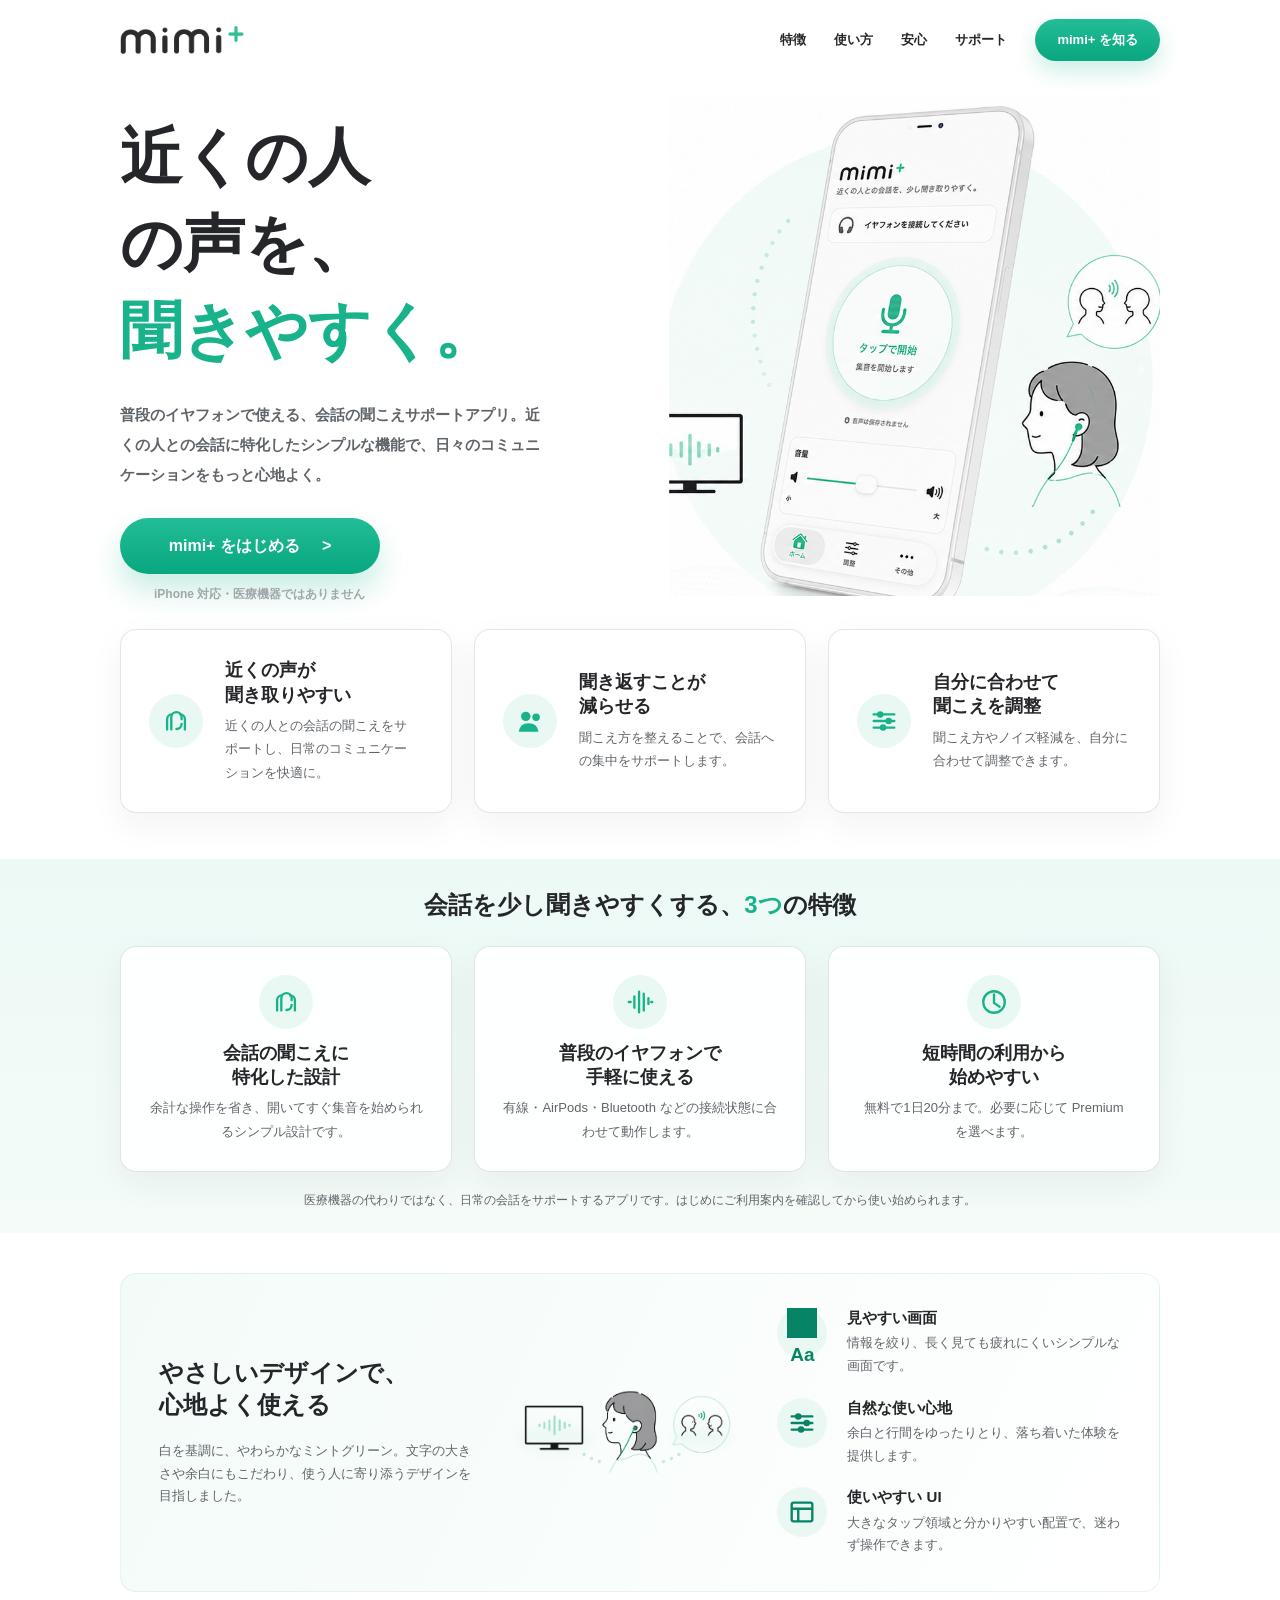
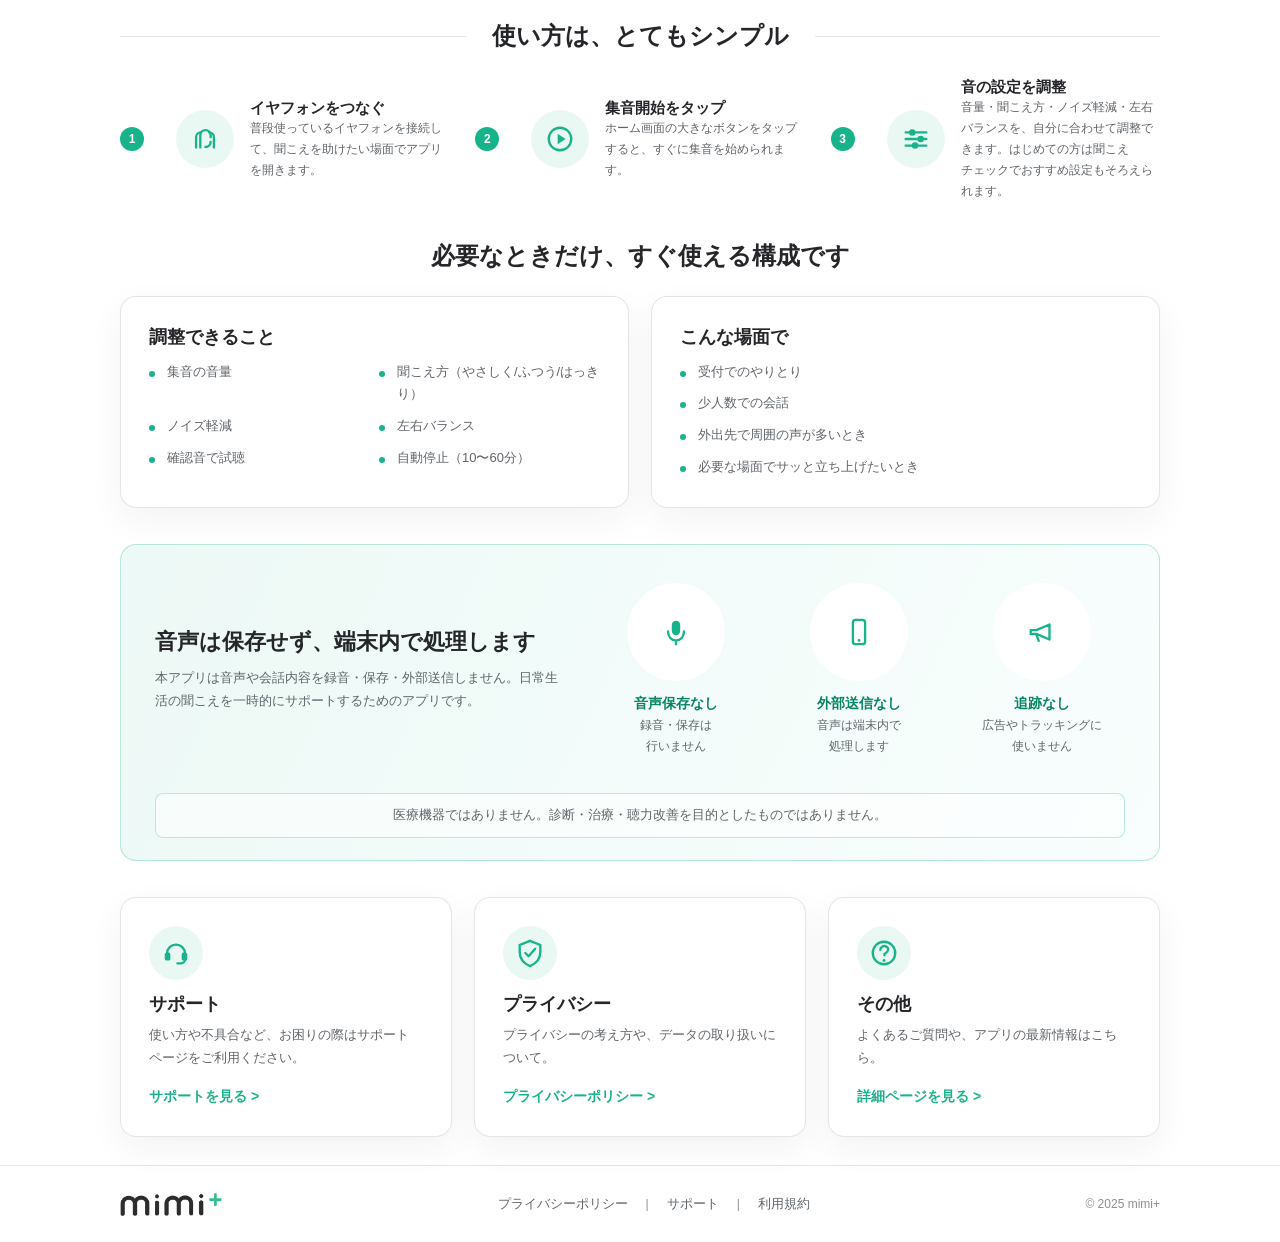
==== index.html @ 12bbc67a "Add files via upload" ====
<!doctype html>
<html lang="ja">
  <head>
    <meta charset="utf-8" />
    <meta name="viewport" content="width=device-width, initial-scale=1" />
    <title>mimi+ | 近くの人の声を、聞きやすく。</title>
    <meta
      name="description"
      content="mimi+ は、普段のイヤフォンで使える会話の聞こえサポートアプリです。音声は保存せず、端末内で処理します。"
    />
    <link rel="canonical" href="https://example.com/" />
    <meta property="og:type" content="website" />
    <meta property="og:locale" content="ja_JP" />
    <meta property="og:site_name" content="mimi+" />
    <meta property="og:title" content="mimi+ | 近くの人の声を、聞きやすく。" />
    <meta property="og:description" content="普段のイヤフォンで使える、会話の聞こえサポートアプリ。" />
    <meta property="og:url" content="https://example.com/" />
    <meta property="og:image" content="https://example.com/assets/hero-firstview.png" />
    <meta name="twitter:card" content="summary_large_image" />
    <meta name="twitter:title" content="mimi+ | 近くの人の声を、聞きやすく。" />
    <meta name="twitter:description" content="普段のイヤフォンで使える、会話の聞こえサポートアプリ。" />
    <meta name="twitter:image" content="https://example.com/assets/hero-firstview.png" />
    <link rel="stylesheet" href="./assets/mimi-pages.css" />
  </head>
  <body class="site site--home">
    <a class="skip-link" href="#main-content">本文へ移動</a>

    <header class="site-header">
      <div class="site-header__inner">
        <a class="site-header__brand" href="./index.html" aria-label="mimi+ トップページ">
          <img src="./assets/logo_long_comp.png" alt="mimi+" />
        </a>
        <input type="checkbox" id="nav-toggle" class="nav-toggle-checkbox sr-only" aria-hidden="true" />
        <label for="nav-toggle" class="nav-toggle-label" aria-label="メニューを開く">
          <span class="nav-toggle-icon"></span>
        </label>
        <nav class="site-header__nav" aria-label="メインナビゲーション">
          <a href="#features">特徴</a>
          <a href="#howto">使い方</a>
          <a href="#privacy">安心</a>
          <a href="./support.html">サポート</a>
          <a class="site-header__cta" href="#features">mimi+ を知る</a>
        </nav>
      </div>
    </header>

    <main id="main-content">
      <section class="hero" aria-labelledby="hero-title">
        <div class="container hero__inner">
          <div class="hero__copy">
            <h1 id="hero-title">近くの人の声を、<br /><span>聞きやすく。</span></h1>
            <p>普段のイヤフォンで使える、会話の聞こえサポートアプリ。近くの人との会話に特化したシンプルな機能で、日々のコミュニケーションをもっと心地よく。</p>
            <a class="hero__button" href="#features">mimi+ をはじめる</a>
            <small>iPhone 対応・医療機器ではありません</small>
          </div>
          <div class="hero__visual" aria-hidden="true">
            <img src="./assets/hero-firstview.png" alt="" />
          </div>
          <picture class="hero__mobile-visual" aria-hidden="true">
            <img src="./assets/hero-firstview_sp.png" alt="" />
          </picture>
        </div>
      </section>

      <section class="container home-benefits" aria-label="mimi+ の主なメリット">
        <div class="icon-card icon-card--horizontal">
          <span class="icon-card__icon icon-ear" aria-hidden="true"></span>
          <div>
            <h2>近くの声が<br />聞き取りやすい</h2>
            <p>近くの人との会話の聞こえをサポートし、日常のコミュニケーションを快適に。</p>
          </div>
        </div>
        <div class="icon-card icon-card--horizontal">
          <span class="icon-card__icon icon-people" aria-hidden="true"></span>
          <div>
            <h2>聞き返すことが<br />減らせる</h2>
            <p>聞こえ方を整えることで、会話への集中をサポートします。</p>
          </div>
        </div>
        <div class="icon-card icon-card--horizontal">
          <span class="icon-card__icon icon-sliders" aria-hidden="true"></span>
          <div>
            <h2>自分に合わせて<br />聞こえを調整</h2>
            <p>聞こえ方やノイズ軽減を、自分に合わせて調整できます。</p>
          </div>
        </div>
      </section>

      <section class="mint-band" id="features" aria-labelledby="features-title">
        <div class="container">
          <h2 class="section-title">会話を少し聞きやすくする、<span>3つ</span>の特徴</h2>
          <div class="three-grid">
            <article class="feature-card">
              <span class="feature-card__icon icon-earbuds" aria-hidden="true"></span>
              <h3>会話の聞こえに<br />特化した設計</h3>
              <p>余計な操作を省き、開いてすぐ集音を始められるシンプル設計です。</p>
            </article>
            <article class="feature-card">
              <span class="feature-card__icon icon-wave" aria-hidden="true"></span>
              <h3>普段のイヤフォンで<br />手軽に使える</h3>
              <p>有線・AirPods・Bluetooth などの接続状態に合わせて動作します。</p>
            </article>
            <article class="feature-card">
              <span class="feature-card__icon icon-clock" aria-hidden="true"></span>
              <h3>短時間の利用から<br />始めやすい</h3>
              <p>無料で1日20分まで。必要に応じて Premium を選べます。</p>
            </article>
          </div>
          <p class="note">医療機器の代わりではなく、日常の会話をサポートするアプリです。はじめにご利用案内を確認してから使い始められます。</p>
        </div>
      </section>

      <section class="container design-section" aria-labelledby="design-title">
        <div class="soft-panel design-panel">
          <div>
            <h2 id="design-title">やさしいデザインで、<br />心地よく使える</h2>
            <p>白を基調に、やわらかなミントグリーン。文字の大きさや余白にもこだわり、使う人に寄り添うデザインを目指しました。</p>
          </div>
          <img class="design-panel__image" src="./assets/opening_main_illust.png" alt="mimi+ のやさしい利用イメージ" />
          <div class="design-list">
            <div class="design-list__item">
              <span>Aa</span>
              <div>
                <h3>見やすい画面</h3>
                <p>情報を絞り、長く見ても疲れにくいシンプルな画面です。</p>
              </div>
            </div>
            <div class="design-list__item">
              <span class="icon-mini-sliders" aria-hidden="true"></span>
              <div>
                <h3>自然な使い心地</h3>
                <p>余白と行間をゆったりとり、落ち着いた体験を提供します。</p>
              </div>
            </div>
            <div class="design-list__item">
              <span class="icon-mini-ui" aria-hidden="true"></span>
              <div>
                <h3>使いやすい UI</h3>
                <p>大きなタップ領域と分かりやすい配置で、迷わず操作できます。</p>
              </div>
            </div>
          </div>
        </div>
      </section>

      <section class="container" id="howto" aria-labelledby="howto-title">
        <h2 class="section-title section-title--lined">使い方は、とてもシンプル</h2>
        <ol class="steps">
          <li>
            <span class="steps__number">1</span>
            <span class="steps__icon icon-earbuds" aria-hidden="true"></span>
            <div>
              <h3>イヤフォンをつなぐ</h3>
              <p>普段使っているイヤフォンを接続して、聞こえを助けたい場面でアプリを開きます。</p>
            </div>
          </li>
          <li>
            <span class="steps__number">2</span>
            <span class="steps__icon icon-play" aria-hidden="true"></span>
            <div>
              <h3>集音開始をタップ</h3>
              <p>ホーム画面の大きなボタンをタップすると、すぐに集音を始められます。</p>
            </div>
          </li>
          <li>
            <span class="steps__number">3</span>
            <span class="steps__icon icon-sliders" aria-hidden="true"></span>
            <div>
              <h3>音の設定を調整</h3>
              <p>音量・聞こえ方・ノイズ軽減・左右バランスを、自分に合わせて調整できます。はじめての方は聞こえチェックでおすすめ設定もそろえられます。</p>
            </div>
          </li>
        </ol>
      </section>

      <section class="container" aria-labelledby="details-title">
        <h2 class="section-title">必要なときだけ、すぐ使える構成です</h2>
        <div class="two-grid">
          <div class="plain-card">
            <h3>調整できること</h3>
            <ul class="dot-list dot-list--cols">
              <li>集音の音量</li>
              <li>聞こえ方（やさしく/ふつう/はっきり）</li>
              <li>ノイズ軽減</li>
              <li>左右バランス</li>
              <li>確認音で試聴</li>
              <li>自動停止（10〜60分）</li>
            </ul>
          </div>
          <div class="plain-card">
            <h3>こんな場面で</h3>
            <ul class="dot-list">
              <li>受付でのやりとり</li>
              <li>少人数での会話</li>
              <li>外出先で周囲の声が多いとき</li>
              <li>必要な場面でサッと立ち上げたいとき</li>
            </ul>
          </div>
        </div>
      </section>

      <section class="container" id="privacy" aria-labelledby="privacy-title">
        <div class="assurance-panel">
          <div class="assurance-panel__text">
            <h2 id="privacy-title">音声は保存せず、端末内で処理します</h2>
            <p>本アプリは音声や会話内容を録音・保存・外部送信しません。日常生活の聞こえを一時的にサポートするためのアプリです。</p>
          </div>
          <div class="assurance-panel__items">
            <div>
              <span class="icon-mic" aria-hidden="true"></span>
              <strong>音声保存なし</strong>
              <p>録音・保存は<br />行いません</p>
            </div>
            <div>
              <span class="icon-phone" aria-hidden="true"></span>
              <strong>外部送信なし</strong>
              <p>音声は端末内で<br />処理します</p>
            </div>
            <div>
              <span class="icon-megaphone" aria-hidden="true"></span>
              <strong>追跡なし</strong>
              <p>広告やトラッキングに<br />使いません</p>
            </div>
          </div>
          <p class="assurance-panel__note">医療機器ではありません。診断・治療・聴力改善を目的としたものではありません。</p>
        </div>
      </section>

      <section class="container link-section" aria-label="関連ページ">
        <a class="link-card" href="./support.html">
          <span class="link-card__icon icon-headset" aria-hidden="true"></span>
          <h2>サポート</h2>
          <p>使い方や不具合など、お困りの際はサポートページをご利用ください。</p>
          <strong>サポートを見る</strong>
        </a>
        <a class="link-card" href="./privacy.html">
          <span class="link-card__icon icon-shield" aria-hidden="true"></span>
          <h2>プライバシー</h2>
          <p>プライバシーの考え方や、データの取り扱いについて。</p>
          <strong>プライバシーポリシー</strong>
        </a>
        <a class="link-card" href="./support.html#faq">
          <span class="link-card__icon icon-question" aria-hidden="true"></span>
          <h2>その他</h2>
          <p>よくあるご質問や、アプリの最新情報はこちら。</p>
          <strong>詳細ページを見る</strong>
        </a>
      </section>
    </main>

    <footer class="site-footer">
      <div class="site-footer__inner">
        <a class="site-footer__brand" href="./index.html" aria-label="mimi+ トップページ">
          <img src="./assets/logo_long_comp.png" alt="mimi+" />
        </a>
        <nav class="site-footer__links" aria-label="フッターナビゲーション">
          <a href="./privacy.html">プライバシーポリシー</a>
          <span>|</span>
          <a href="./support.html">サポート</a>
          <span>|</span>
          <a href="./support.html#terms">利用規約</a>
        </nav>
        <p>&copy; 2025 mimi+</p>
      </div>
    </footer>
  </body>
</html>
---- assets/mimi-pages.css ----
:root {
  color-scheme: light;
  --bg: #fdfefe;
  --paper: #ffffff;
  --mint: #18b38a;
  --mint-dark: #078366;
  --mint-soft: #eaf8f4;
  --mint-pale: #f3fbf8;
  --ink: #252629;
  --muted: #60656a;
  --line: rgba(34, 42, 44, 0.12);
  --line-mint: rgba(24, 179, 138, 0.28);
  --shadow: 0 12px 34px rgba(37, 38, 41, 0.055);
  --radius: 16px;
  --card-padding: 28px;
  --card-gap: 22px;
  --icon-size: 54px;
  --page: 1040px;
  --policy: 980px;
}

*,
*::before,
*::after {
  box-sizing: border-box;
}

html {
  scroll-behavior: smooth;
  background: var(--bg);
}

body {
  margin: 0;
  min-height: 100vh;
  color: var(--ink);
  font-family: "Hiragino Kaku Gothic ProN", "Yu Gothic", "YuGothic", "Noto Sans JP", Meiryo, sans-serif;
  font-size: 15px;
  line-height: 1.75;
  letter-spacing: 0;
  background:
    radial-gradient(circle at 12% 22%, rgba(218, 247, 238, 0.9), transparent 18rem),
    radial-gradient(circle at 86% 18%, rgba(225, 249, 241, 0.9), transparent 19rem),
    var(--bg);
  overflow-x: hidden;
  -webkit-tap-highlight-color: rgba(24, 179, 138, 0.16);
  overflow-wrap: break-word;
  line-break: strict;
}

.site--home {
  background: #fff;
}

a {
  color: inherit;
}

img {
  display: block;
  max-width: 100%;
}

a,
button {
  touch-action: manipulation;
}

a:focus-visible,
button:focus-visible {
  outline: 3px solid rgba(24, 179, 138, 0.42);
  outline-offset: 4px;
  border-radius: 10px;
}

[id] {
  scroll-margin-top: 92px;
}

h1,
h2,
h3,
p {
  margin: 0;
}

h1,
h2,
h3 {
  color: var(--ink);
  font-weight: 800;
  line-height: 1.35;
  text-wrap: balance;
}

p,
li {
  color: var(--muted);
  overflow-wrap: break-word;
}

ul,
ol {
  margin: 0;
  padding: 0;
}

.sr-only,
.skip-link {
  position: absolute;
  width: 1px;
  height: 1px;
  padding: 0;
  margin: -1px;
  overflow: hidden;
  clip: rect(0, 0, 0, 0);
  white-space: nowrap;
  border: 0;
}

.skip-link:focus {
  width: auto;
  height: auto;
  clip: auto;
  z-index: 100;
  left: 16px;
  top: 16px;
  margin: 0;
  padding: 10px 14px;
  border-radius: 999px;
  background: var(--ink);
  color: #fff;
}

.container {
  width: min(var(--page), calc(100% - 48px));
  margin: 0 auto;
}

.container>* {
  min-width: 0;
}

.site-header {
  position: absolute;
  inset: 0 0 auto;
  z-index: 20;
  padding: 19px 0;
}

.site-header--solid {
  position: sticky;
  background: rgba(255, 255, 255, 0.92);
  border-bottom: 1px solid rgba(34, 42, 44, 0.08);
  backdrop-filter: blur(14px);
}

.site-header__inner {
  width: min(var(--page), calc(100% - 48px));
  margin: 0 auto;
  display: flex;
  align-items: center;
  justify-content: space-between;
  gap: 20px;
}

.site-header__brand,
.site-footer__brand {
  display: inline-flex;
  align-items: center;
  text-decoration: none;
  flex: 0 0 auto;
}

.site-header__brand img {
  width: 124px;
}

.site-header__nav {
  display: flex;
  align-items: center;
  gap: 28px;
  font-size: 13px;
  font-weight: 800;
}

.site-header__nav a {
  text-decoration: none;
  white-space: nowrap;
}

.site-header__nav a:not(.site-header__cta):hover {
  color: var(--mint-dark);
}

.nav-toggle-label {
  display: none;
}

.site-header__cta,
.button-primary {
  display: inline-flex;
  align-items: center;
  justify-content: center;
  min-height: 42px;
  padding: 0 22px;
  border-radius: 999px;
  background: linear-gradient(180deg, #22bd96, #09a67f);
  color: #fff;
  font-weight: 800;
  text-decoration: none;
  box-shadow: 0 10px 22px rgba(24, 179, 138, 0.22);
  max-width: 100%;
}

.hero {
  padding: 86px 0 24px;
  background: #fff;
}

.hero__inner {
  min-height: 500px;
  display: grid;
  grid-template-columns: minmax(360px, 0.88fr) minmax(420px, 1.12fr);
  gap: 36px;
  align-items: center;
}

.hero__copy {
  padding-top: 28px;
}

.hero__copy h1 {
  font-size: clamp(42px, 5vw, 62px);
  line-height: 1.4;
  letter-spacing: 0;
  margin-bottom: 26px;
}

.hero__copy h1 span {
  color: var(--mint);
}

.hero__copy p {
  width: min(420px, 100%);
  font-size: 15px;
  font-weight: 600;
  line-height: 2;
  margin-bottom: 28px;
}

.hero__button {
  display: inline-flex;
  align-items: center;
  justify-content: center;
  min-width: 260px;
  min-height: 56px;
  padding: 0 28px;
  border-radius: 999px;
  background: linear-gradient(180deg, #22bd96, #08a77f);
  color: #fff;
  font-size: 16px;
  font-weight: 800;
  text-decoration: none;
  box-shadow: 0 16px 30px rgba(24, 179, 138, 0.24);
}

.hero__button::after {
  content: ">";
  margin-left: 22px;
}

.hero__copy small {
  display: block;
  margin: 10px 0 0 34px;
  color: #a2a7aa;
  font-size: 12px;
  font-weight: 700;
}

.hero__visual {
  position: relative;
  min-height: 500px;
  overflow: hidden;
}

.hero__visual img {
  position: absolute;
  inset: -38px -34px -30px auto;
  width: 820px;
  max-width: none;
  height: 590px;
  object-fit: cover;
  object-position: right center;
  clip-path: inset(0 0 0 36%);
}

.hero__mobile-visual {
  display: none;
}

.home-benefits {
  display: grid;
  grid-template-columns: repeat(3, minmax(0, 1fr));
  gap: var(--card-gap);
  margin-top: 0;
  padding-bottom: 46px;
}

.icon-card,
.plain-card,
.feature-card,
.policy-card,
.link-card,
.policy-assurance>div {
  background: rgba(255, 255, 255, 0.92);
  border: 1px solid var(--line);
  border-radius: var(--radius);
  box-shadow: var(--shadow);
  min-width: 0;
}

.plain-card,
.feature-card,
.policy-card,
.link-card {
  display: flex;
  flex-direction: column;
}

.icon-card--horizontal {
  min-height: 156px;
  padding: var(--card-padding);
  display: flex;
  align-items: center;
  gap: 22px;
}

.icon-card h2,
.link-card h2 {
  font-size: 18px;
  margin-bottom: 7px;
}

.link-card h2,
.policy-card h2,
.plain-card h2,
.plain-card h3,
.feature-card h3 {
  text-wrap: balance;
}

.icon-card p,
.feature-card p,
.plain-card p,
.link-card p,
.policy-card p {
  font-size: 13px;
  line-height: 1.8;
}

.link-card p,
.policy-card p,
.plain-card p {
  max-width: 100%;
}

.icon-card__icon,
.feature-card__icon,
.steps__icon,
.link-card__icon,
.policy-assurance span,
.assurance-panel__items span {
  flex: 0 0 auto;
  display: inline-grid;
  place-items: center;
  color: var(--mint);
}

.icon-card__icon {
  width: var(--icon-size);
  height: var(--icon-size);
  border-radius: 50%;
  background: var(--mint-soft);
}

.icon-card__icon::before,
.feature-card__icon::before,
.steps__icon::before,
.link-card__icon::before,
.policy-assurance span::before,
.assurance-panel__items span::before,
.design-list__item>span::before {
  content: "";
  width: 30px;
  height: 30px;
  display: block;
  background: currentColor;
  mask: var(--icon) center / contain no-repeat;
}

.icon-ear,
.icon-earbuds {
  --icon: url("data:image/svg+xml,%3Csvg viewBox='0 0 64 64' xmlns='http://www.w3.org/2000/svg'%3E%3Cpath d='M22 50V24a11 11 0 0 1 22 0v4' fill='none' stroke='black' stroke-width='5' stroke-linecap='round'/%3E%3Cpath d='M44 38c0 7-5 11-11 11' fill='none' stroke='black' stroke-width='5' stroke-linecap='round'/%3E%3Cpath d='M13 50V28a10 10 0 0 1 10-10M51 50V28a10 10 0 0 0-10-10' fill='none' stroke='black' stroke-width='5' stroke-linecap='round'/%3E%3C/svg%3E");
}

.icon-people {
  --icon: url("data:image/svg+xml,%3Csvg viewBox='0 0 64 64' xmlns='http://www.w3.org/2000/svg'%3E%3Ccircle cx='23' cy='22' r='10'/%3E%3Ccircle cx='45' cy='24' r='8'/%3E%3Cpath d='M8 55c2-12 9-18 21-18s19 6 21 18H8z'/%3E%3C/svg%3E");
}

.icon-sliders,
.icon-mini-sliders {
  --icon: url("data:image/svg+xml,%3Csvg viewBox='0 0 64 64' xmlns='http://www.w3.org/2000/svg'%3E%3Cpath d='M10 18h44M10 32h44M10 46h44' stroke='black' stroke-width='5' stroke-linecap='round'/%3E%3Ccircle cx='24' cy='18' r='7'/%3E%3Ccircle cx='42' cy='32' r='7'/%3E%3Ccircle cx='30' cy='46' r='7'/%3E%3C/svg%3E");
}

.icon-wave {
  --icon: url("data:image/svg+xml,%3Csvg viewBox='0 0 64 64' xmlns='http://www.w3.org/2000/svg'%3E%3Cpath d='M8 32h4m8-12v24m10-34v44m10-40v36m10-26v12m6-4h2' fill='none' stroke='black' stroke-width='5' stroke-linecap='round'/%3E%3C/svg%3E");
}

.icon-clock {
  --icon: url("data:image/svg+xml,%3Csvg viewBox='0 0 64 64' xmlns='http://www.w3.org/2000/svg'%3E%3Ccircle cx='32' cy='32' r='23' fill='none' stroke='black' stroke-width='5'/%3E%3Cpath d='M32 16v18l12 8' fill='none' stroke='black' stroke-width='5' stroke-linecap='round'/%3E%3C/svg%3E");
}

.icon-play {
  --icon: url("data:image/svg+xml,%3Csvg viewBox='0 0 64 64' xmlns='http://www.w3.org/2000/svg'%3E%3Ccircle cx='32' cy='32' r='24' fill='none' stroke='black' stroke-width='5'/%3E%3Cpath d='M27 21l17 11-17 11V21z'/%3E%3C/svg%3E");
}

.icon-mic,
.icon-mic-off {
  --icon: url("data:image/svg+xml,%3Csvg viewBox='0 0 64 64' xmlns='http://www.w3.org/2000/svg'%3E%3Crect x='23' y='8' width='18' height='31' rx='9'/%3E%3Cpath d='M15 31c0 11 7 19 17 19s17-8 17-19M32 50v8' fill='none' stroke='black' stroke-width='5' stroke-linecap='round'/%3E%3C/svg%3E");
}

.icon-phone {
  --icon: url("data:image/svg+xml,%3Csvg viewBox='0 0 64 64' xmlns='http://www.w3.org/2000/svg'%3E%3Crect x='19' y='6' width='26' height='52' rx='6' fill='none' stroke='black' stroke-width='5'/%3E%3Ccircle cx='32' cy='50' r='3'/%3E%3C/svg%3E");
}

.icon-megaphone {
  --icon: url("data:image/svg+xml,%3Csvg viewBox='0 0 64 64' xmlns='http://www.w3.org/2000/svg'%3E%3Cpath d='M8 36h12l28 12V16L20 28H8v8z' fill='none' stroke='black' stroke-width='5' stroke-linejoin='round'/%3E%3Cpath d='M20 37l5 14' fill='none' stroke='black' stroke-width='5' stroke-linecap='round'/%3E%3C/svg%3E");
}

.icon-headset {
  --icon: url("data:image/svg+xml,%3Csvg viewBox='0 0 64 64' xmlns='http://www.w3.org/2000/svg'%3E%3Cpath d='M13 33a19 19 0 0 1 38 0v13a8 8 0 0 1-8 8h-8' fill='none' stroke='black' stroke-width='5' stroke-linecap='round'/%3E%3Crect x='8' y='31' width='12' height='17' rx='4'/%3E%3Crect x='44' y='31' width='12' height='17' rx='4'/%3E%3C/svg%3E");
}

.icon-shield,
.icon-check-shield {
  --icon: url("data:image/svg+xml,%3Csvg viewBox='0 0 64 64' xmlns='http://www.w3.org/2000/svg'%3E%3Cpath d='M32 6l22 9v15c0 16-10 25-22 30C20 55 10 46 10 30V15l22-9z' fill='none' stroke='black' stroke-width='5'/%3E%3Cpath d='M22 32l7 7 14-16' fill='none' stroke='black' stroke-width='5' stroke-linecap='round' stroke-linejoin='round'/%3E%3C/svg%3E");
}

.icon-question {
  --icon: url("data:image/svg+xml,%3Csvg viewBox='0 0 64 64' xmlns='http://www.w3.org/2000/svg'%3E%3Ccircle cx='32' cy='32' r='24' fill='none' stroke='black' stroke-width='5'/%3E%3Cpath d='M24 25c1-7 8-10 14-6 7 5 0 12-5 15v3' fill='none' stroke='black' stroke-width='5' stroke-linecap='round'/%3E%3Ccircle cx='32' cy='48' r='3'/%3E%3C/svg%3E");
}

.icon-cloud-off {
  --icon: url("data:image/svg+xml,%3Csvg viewBox='0 0 64 64' xmlns='http://www.w3.org/2000/svg'%3E%3Cpath d='M18 45h28a12 12 0 0 0 1-24 17 17 0 0 0-32-4A13 13 0 0 0 18 45z' fill='none' stroke='black' stroke-width='5'/%3E%3Cpath d='M11 11l42 42' stroke='black' stroke-width='5' stroke-linecap='round'/%3E%3C/svg%3E");
}

.icon-target-off {
  --icon: url("data:image/svg+xml,%3Csvg viewBox='0 0 64 64' xmlns='http://www.w3.org/2000/svg'%3E%3Ccircle cx='32' cy='32' r='22' fill='none' stroke='black' stroke-width='5'/%3E%3Ccircle cx='32' cy='32' r='9' fill='none' stroke='black' stroke-width='5'/%3E%3Cpath d='M32 6v8M32 50v8M6 32h8M50 32h8M12 12l40 40' stroke='black' stroke-width='5' stroke-linecap='round'/%3E%3C/svg%3E");
}

.icon-mini-ui {
  --icon: url("data:image/svg+xml,%3Csvg viewBox='0 0 64 64' xmlns='http://www.w3.org/2000/svg'%3E%3Crect x='10' y='12' width='44' height='40' rx='4' fill='none' stroke='black' stroke-width='5'/%3E%3Cpath d='M10 25h44M24 25v27' stroke='black' stroke-width='5'/%3E%3C/svg%3E");
}

.mint-band {
  padding: 30px 0 22px;
  background: linear-gradient(180deg, rgba(235, 249, 245, 0.94), rgba(240, 250, 247, 0.72));
}

.section-title {
  margin: 0 auto 24px;
  text-align: center;
  font-size: 24px;
}

.section-title span {
  color: var(--mint);
}

.section-title--lined {
  display: grid;
  grid-template-columns: 1fr auto 1fr;
  align-items: center;
  gap: 26px;
}

.section-title--lined::before,
.section-title--lined::after {
  content: "";
  height: 1px;
  background: var(--line);
}

.three-grid {
  display: grid;
  grid-template-columns: repeat(3, minmax(0, 1fr));
  gap: var(--card-gap);
  align-items: stretch;
}

.feature-card {
  position: relative;
  display: flex;
  flex-direction: column;
  align-items: center;
  text-align: center;
  min-height: 220px;
  padding: var(--card-padding);
}

.feature-card__icon {
  display: inline-grid;
  place-items: center;
  width: var(--icon-size);
  height: var(--icon-size);
  border-radius: 50%;
  background: var(--mint-soft);
  color: var(--mint);
  margin-bottom: 12px;
}

.feature-card h3 {
  font-size: 18px;
  margin-bottom: 7px;
}

.note {
  margin-top: 18px;
  text-align: center;
  font-size: 12px;
}

.design-section {
  padding: 40px 0 28px;
}

.soft-panel {
  border-radius: var(--radius);
  background: linear-gradient(115deg, var(--mint-pale), #fff);
  border: 1px solid rgba(24, 179, 138, 0.1);
}

.design-panel {
  min-height: 240px;
  display: grid;
  grid-template-columns: minmax(0, 1fr) 250px minmax(0, 1.1fr);
  align-items: center;
  gap: 28px;
  padding: 34px 38px;
}

.design-panel h2 {
  font-size: 24px;
  margin-bottom: 18px;
}

.design-panel p {
  font-size: 13px;
}

.design-panel__image {
  width: 228px;
  justify-self: center;
}

.design-list {
  display: grid;
  gap: 20px;
}

.design-list__item {
  display: grid;
  grid-template-columns: 54px 1fr;
  gap: 16px;
  align-items: start;
}

.design-list__item>span {
  width: 50px;
  height: 50px;
  display: grid;
  place-items: center;
  border-radius: 50%;
  background: var(--mint-soft);
  color: var(--mint-dark);
  font-size: 19px;
  font-weight: 800;
}

.design-list__item h3 {
  font-size: 15px;
  margin-bottom: 4px;
}

.steps {
  position: relative;
  list-style: none;
  display: grid;
  grid-template-columns: repeat(3, minmax(0, 1fr));
  gap: 26px;
  padding-bottom: 38px;
}

.steps li {
  display: grid;
  grid-template-columns: 42px 60px 1fr;
  gap: 14px;
  align-items: center;
}

.steps__number {
  width: 24px;
  height: 24px;
  display: grid;
  place-items: center;
  border-radius: 50%;
  background: var(--mint);
  color: #fff;
  font-size: 12px;
  font-weight: 800;
}

.steps__icon {
  width: 58px;
  height: 58px;
  border-radius: 50%;
  background: var(--mint-soft);
}

.steps h3 {
  font-size: 15px;
}

.steps p {
  font-size: 12px;
}

.two-grid {
  display: grid;
  grid-template-columns: repeat(2, minmax(0, 1fr));
  gap: var(--card-gap);
}

.plain-card {
  padding: var(--card-padding);
  min-height: 100%;
}

.plain-card h2,
.plain-card h3 {
  font-size: 18px;
  line-height: 1.35;
  margin-bottom: 7px;
}

.dot-list {
  list-style: none;
  display: grid;
  gap: 9px;
  margin-top: 4px;
}

.dot-list--cols {
  grid-template-columns: repeat(2, minmax(0, 1fr));
}

.dot-list li {
  position: relative;
  padding-left: 18px;
  font-size: 13px;
}

.dot-list li::before {
  content: "";
  position: absolute;
  left: 0;
  top: 0.78em;
  width: 6px;
  height: 6px;
  border-radius: 50%;
  background: var(--mint);
}

.dot-list--muted li::before {
  background: rgba(37, 38, 41, 0.28);
}

.assurance-panel {
  margin: 36px 0;
  padding: 38px 34px 22px;
  border-radius: var(--radius);
  background: linear-gradient(115deg, #edf9f6, #f8fefd);
  border: 1px solid var(--line-mint);
}

.assurance-panel {
  display: grid;
  grid-template-columns: minmax(260px, 1fr) minmax(420px, 1.3fr);
  gap: 30px;
  align-items: center;
}

.assurance-panel__text h2 {
  font-size: 22px;
  margin-bottom: 10px;
}

.assurance-panel__text p {
  font-size: 13px;
}

.assurance-panel__items {
  display: grid;
  grid-template-columns: repeat(3, minmax(0, 1fr));
  gap: 18px;
}

.assurance-panel__items div {
  text-align: center;
}

.assurance-panel__items span {
  width: 98px;
  height: 98px;
  margin: 0 auto 10px;
  border-radius: 50%;
  background: #fff;
}

.assurance-panel__items strong {
  display: block;
  color: var(--mint-dark);
  font-size: 14px;
}

.assurance-panel__items p {
  font-size: 12px;
}

.assurance-panel__note {
  grid-column: 1 / -1;
  margin-top: 6px;
  padding: 10px 16px;
  border: 1px solid var(--line-mint);
  border-radius: 8px;
  background: rgba(255, 255, 255, 0.55);
  text-align: center;
  font-size: 13px;
}

.link-section,
.support-cards {
  display: grid;
  grid-template-columns: repeat(3, minmax(0, 1fr));
  gap: var(--card-gap);
  padding: 0 0 28px;
  align-items: stretch;
}

.link-card {
  min-height: 190px;
  padding: var(--card-padding);
  text-decoration: none;
  align-items: flex-start;
  transition: transform 0.18s ease, border-color 0.18s ease;
}

.link-card:hover {
  transform: translateY(-2px);
  border-color: var(--line-mint);
}

.link-card:focus-visible,
.hero__button:focus-visible,
.site-header__cta:focus-visible,
.button-primary:focus-visible {
  box-shadow: 0 0 0 5px rgba(24, 179, 138, 0.16);
}

.link-card__icon {
  width: var(--icon-size);
  height: var(--icon-size);
  margin-bottom: 12px;
  border-radius: 50%;
  background: var(--mint-soft);
  color: var(--mint);
}

.link-card strong {
  display: inline-flex;
  align-items: center;
  gap: 4px;
  margin-top: auto;
  padding-top: 14px;
  color: var(--mint);
  font-size: 14px;
}

.link-card strong::after {
  content: ">";
  font-weight: 900;
}

.site-footer {
  border-top: 1px solid var(--line);
  background: rgba(255, 255, 255, 0.84);
}

.site-footer__inner {
  width: min(var(--page), calc(100% - 48px));
  min-height: 76px;
  margin: 0 auto;
  display: flex;
  align-items: center;
  justify-content: space-between;
  gap: 20px;
}

.site-footer__brand img {
  width: 102px;
}

.site-footer__links {
  display: flex;
  align-items: center;
  gap: 18px;
  font-size: 13px;
}

.site-footer__links a {
  color: var(--muted);
  text-decoration: none;
}

.site-footer__links a:hover {
  color: var(--mint-dark);
}

.site-footer__links span,
.site-footer p {
  color: #8b9093;
  font-size: 12px;
}

.subpage-main {
  padding-bottom: 30px;
}

.policy-hero,
.support-hero {
  width: min(var(--policy), calc(100% - 48px));
  margin: 0 auto;
  padding: 48px 0 26px;
  text-align: center;
}

.policy-hero span,
.support-hero span {
  display: inline-flex;
  align-items: center;
  min-height: 28px;
  padding: 0 20px;
  margin-bottom: 18px;
  border-radius: 999px;
  background: var(--mint-soft);
  color: var(--mint-dark);
  font-weight: 700;
  font-size: 13px;
}

.policy-hero h1,
.support-hero h1 {
  font-size: clamp(30px, 4vw, 44px);
  letter-spacing: 0.01em;
  margin-bottom: 8px;
  max-width: 100%;
  overflow-wrap: anywhere;
}

.support-hero p {
  width: min(620px, 100%);
  margin: 0 auto;
  font-size: 15px;
}

.policy-assurance {
  width: min(var(--policy), calc(100% - 48px));
  display: grid;
  grid-template-columns: repeat(3, minmax(0, 1fr));
  gap: var(--card-gap);
  margin-bottom: 28px;
}

.policy-assurance>div {
  min-height: 166px;
  display: flex;
  flex-direction: column;
  align-items: center;
  justify-content: center;
  gap: 8px;
  padding: var(--card-padding);
  text-align: center;
  border-color: var(--line-mint);
}

.policy-assurance span {
  width: var(--icon-size);
  height: var(--icon-size);
  border-radius: 50%;
  border: 1px solid var(--line-mint);
  background: var(--mint-soft);
}

.policy-assurance strong {
  font-size: 18px;
  line-height: 1.35;
}

.policy-assurance p {
  font-size: 14px;
}

.policy-grid {
  width: min(var(--policy), calc(100% - 48px));
  display: grid;
  grid-template-columns: repeat(2, minmax(0, 1fr));
  gap: var(--card-gap);
  align-items: stretch;
}

.faq-grid {
  width: 100%;
}

.policy-card {
  padding: var(--card-padding);
  min-height: 100%;
}

.policy-card h2 {
  font-size: 18px;
  line-height: 1.35;
  margin-bottom: 7px;
}

.policy-card p,
.subpage-main .plain-card p {
  font-size: 14px;
  line-height: 1.8;
}

.policy-card--full {
  grid-column: 1 / -1;
}

.policy-note {
  width: min(var(--policy), 100%);
  margin: 24px auto 0;
  padding: 16px 24px;
  display: flex;
  align-items: center;
  justify-content: center;
  gap: 18px;
  border: 1px solid var(--line-mint);
  border-radius: 12px;
  background: rgba(237, 249, 246, 0.78);
  text-align: center;
  color: var(--ink);
  font-size: 0.8125rem;
  line-height: 1.4;
}

.policy-note span {
  width: 36px;
  height: 36px;
  display: inline-grid;
  place-items: center;
  color: var(--mint);
}

.policy-note span::before {
  content: "";
  width: 34px;
  height: 34px;
  display: block;
  background: currentColor;
  mask: var(--icon) center / contain no-repeat;
}

.support-contact {
  grid-template-columns: minmax(0, 1fr) auto;
  margin-top: 0;
}

.support-contact .button-primary {
  min-width: 170px;
}

.site--support .plain-card {
  min-height: 160px;
}

@media (max-width: 980px) {

  .home-benefits,
  .hero__inner,
  .three-grid,
  .link-section,
  .support-cards,
  .policy-assurance,
  .policy-grid,
  .two-grid,
  .steps,
  .assurance-panel,
  .design-panel {
    grid-template-columns: 1fr;
  }

  .site-header {
    position: sticky;
    background: rgba(255, 255, 255, 0.98);
    border-bottom: 1px solid rgba(34, 42, 44, 0.08);
    backdrop-filter: none;
  }

  .site-header__inner {
    align-items: center;
    flex-direction: row;
    flex-wrap: wrap;
  }

  .nav-toggle-label {
    display: flex;
    align-items: center;
    justify-content: center;
    width: 44px;
    height: 44px;
    cursor: pointer;
    margin-left: auto;
    position: relative;
    z-index: 101;
  }

  .nav-toggle-icon,
  .nav-toggle-icon::before,
  .nav-toggle-icon::after {
    display: block;
    width: 24px;
    height: 2px;
    background-color: var(--ink);
    border-radius: 2px;
    transition: transform 0.3s ease, opacity 0.3s ease, background-color 0.3s ease;
  }

  .nav-toggle-icon {
    position: relative;
  }

  .nav-toggle-icon::before,
  .nav-toggle-icon::after {
    content: "";
    position: absolute;
    left: 0;
  }

  .nav-toggle-icon::before {
    top: -8px;
  }

  .nav-toggle-icon::after {
    bottom: -8px;
  }

  .nav-toggle-checkbox:checked~.nav-toggle-label .nav-toggle-icon {
    background-color: transparent;
  }

  .nav-toggle-checkbox:checked~.nav-toggle-label .nav-toggle-icon::before {
    transform: translateY(8px) rotate(45deg);
  }

  .nav-toggle-checkbox:checked~.nav-toggle-label .nav-toggle-icon::after {
    transform: translateY(-8px) rotate(-45deg);
  }

  .site-header__nav {
    display: flex;
    position: fixed;
    top: 0;
    right: 0;
    width: 280px;
    height: 100vh;
    height: 100dvh;
    background: #fff;
    flex-direction: column;
    padding: 80px 30px 30px;
    gap: 12px;
    margin-top: 0;
    transform: translateX(100%);
    transition: transform 0.3s ease;
    z-index: 100;
    box-shadow: -4px 0 24px rgba(0, 0, 0, 0.1);
    overflow-y: auto;
  }

  .nav-toggle-checkbox:checked~.site-header__nav {
    transform: translateX(0);
  }

  .site-header__nav a {
    min-height: 44px;
    display: flex;
    align-items: center;
    font-size: 15px;
    padding: 8px 0;
    border-bottom: 1px solid rgba(34, 42, 44, 0.08);
  }

  .site-header__nav a.site-header__cta {
    display: flex;
    width: 100%;
    justify-content: center;
    border-bottom: none;
    margin-top: 16px;
    padding: 0 22px;
    min-height: 48px;
    background: linear-gradient(180deg, #22bd96, #09a67f);
    color: #fff;
    border-radius: 999px;
    box-shadow: 0 10px 22px rgba(24, 179, 138, 0.22);
  }

  .hero {
    padding-top: 34px;
  }

  .hero__inner {
    min-height: 0;
    gap: 20px;
  }

  .hero__copy {
    padding-top: 0;
  }

  .hero__visual {
    min-height: 380px;
  }

  .hero__visual img {
    inset: -40px -80px -40px auto;
    width: 760px;
    height: 470px;
    clip-path: inset(0 0 0 28%);
  }

  .home-benefits {
    margin-top: 26px;
  }

  .feature-card {
    min-height: auto;
  }

  .design-panel__image {
    width: min(260px, 80%);
  }

  .assurance-panel__items {
    grid-template-columns: repeat(3, minmax(0, 1fr));
  }

  .site-footer__inner {
    padding: 18px 0;
    flex-direction: column;
  }
}

@media (max-width: 720px) {
  :root {
    --card-padding: 22px;
    --card-gap: 16px;
    --icon-size: 50px;
  }

  body {
    font-size: 14px;
  }

  .container,
  .site-header__inner,
  .site-footer__inner,
  .policy-hero,
  .support-hero,
  .policy-assurance,
  .policy-grid {
    width: calc(100% - 36px);
  }

  .site-header__brand img {
    width: 106px;
  }

  .hero {
    padding: 0;
  }

  .hero__inner {
    display: block;
    width: 100%;
  }

  .hero__copy,
  .hero__visual {
    display: none;
  }

  .hero__mobile-visual {
    display: block;
    width: 100%;
  }

  .hero__mobile-visual img {
    width: 100%;
    height: auto;
  }

  .icon-card--horizontal,
  .plain-card,
  .link-card,
  .policy-card {
    padding: var(--card-padding);
  }

  .mint-band {
    padding: 26px 0 22px;
  }

  .section-title {
    font-size: 20px;
  }

  .section-title--lined {
    display: block;
  }

  .feature-card {
    min-height: auto;
    padding: var(--card-padding);
  }

  .feature-card__icon {
    margin-bottom: 12px;
  }

  .design-panel {
    padding: 26px 22px;
    gap: 20px;
  }

  .steps {
    gap: var(--card-gap);
  }

  .steps li {
    grid-template-columns: 30px 52px 1fr;
  }

  .steps__icon {
    width: 52px;
    height: 52px;
  }

  .dot-list--cols,
  .assurance-panel__items {
    grid-template-columns: 1fr;
  }

  .assurance-panel {
    padding: 26px 20px 18px;
  }

  .assurance-panel__items {
    gap: var(--card-gap);
  }

  .assurance-panel__items div {
    display: grid;
    grid-template-columns: 58px 1fr;
    gap: 14px;
    align-items: center;
    padding: 16px;
    border: 1px solid rgba(24, 179, 138, 0.16);
    border-radius: 14px;
    background: rgba(255, 255, 255, 0.72);
    text-align: left;
  }

  .assurance-panel__items span {
    grid-row: 1 / 3;
    width: 58px;
    height: 58px;
    margin: 0;
  }

  .assurance-panel__items strong {
    align-self: end;
    font-size: 15px;
  }

  .assurance-panel__items p {
    align-self: start;
    font-size: 12px;
    line-height: 1.55;
  }

  .faq-grid {
    width: 100%;
  }

  .policy-hero,
  .support-hero {
    padding-top: 34px;
  }

  .policy-hero h1,
  .support-hero h1 {
    font-size: 28px;
    line-height: 1.35;
    width: min(330px, 100%);
    margin-left: auto;
    margin-right: auto;
    word-break: break-word;
    overflow-wrap: anywhere;
  }

  .support-hero p {
    text-align: left;
  }

  p,
  li,
  h2,
  h3 {
    word-break: break-word;
    overflow-wrap: anywhere;
  }

  .icon-card--horizontal>div,
  .design-list__item>div,
  .steps li>div,
  .plain-card,
  .policy-card,
  .link-card {
    min-width: 0;
  }

  .policy-assurance>div {
    min-height: auto;
    padding: var(--card-padding);
  }

  .policy-assurance span {
    width: var(--icon-size);
    height: var(--icon-size);
  }

  .policy-card p,
  .subpage-main .plain-card p {
    font-size: 13px;
  }

  .policy-note {
    align-items: flex-start;
    text-align: left;
  }

  .support-contact {
    grid-template-columns: 1fr;
  }

  .button-primary {
    width: 100%;
  }

  .site-footer__links {
    flex-wrap: wrap;
    justify-content: center;
    row-gap: 8px;
  }
}
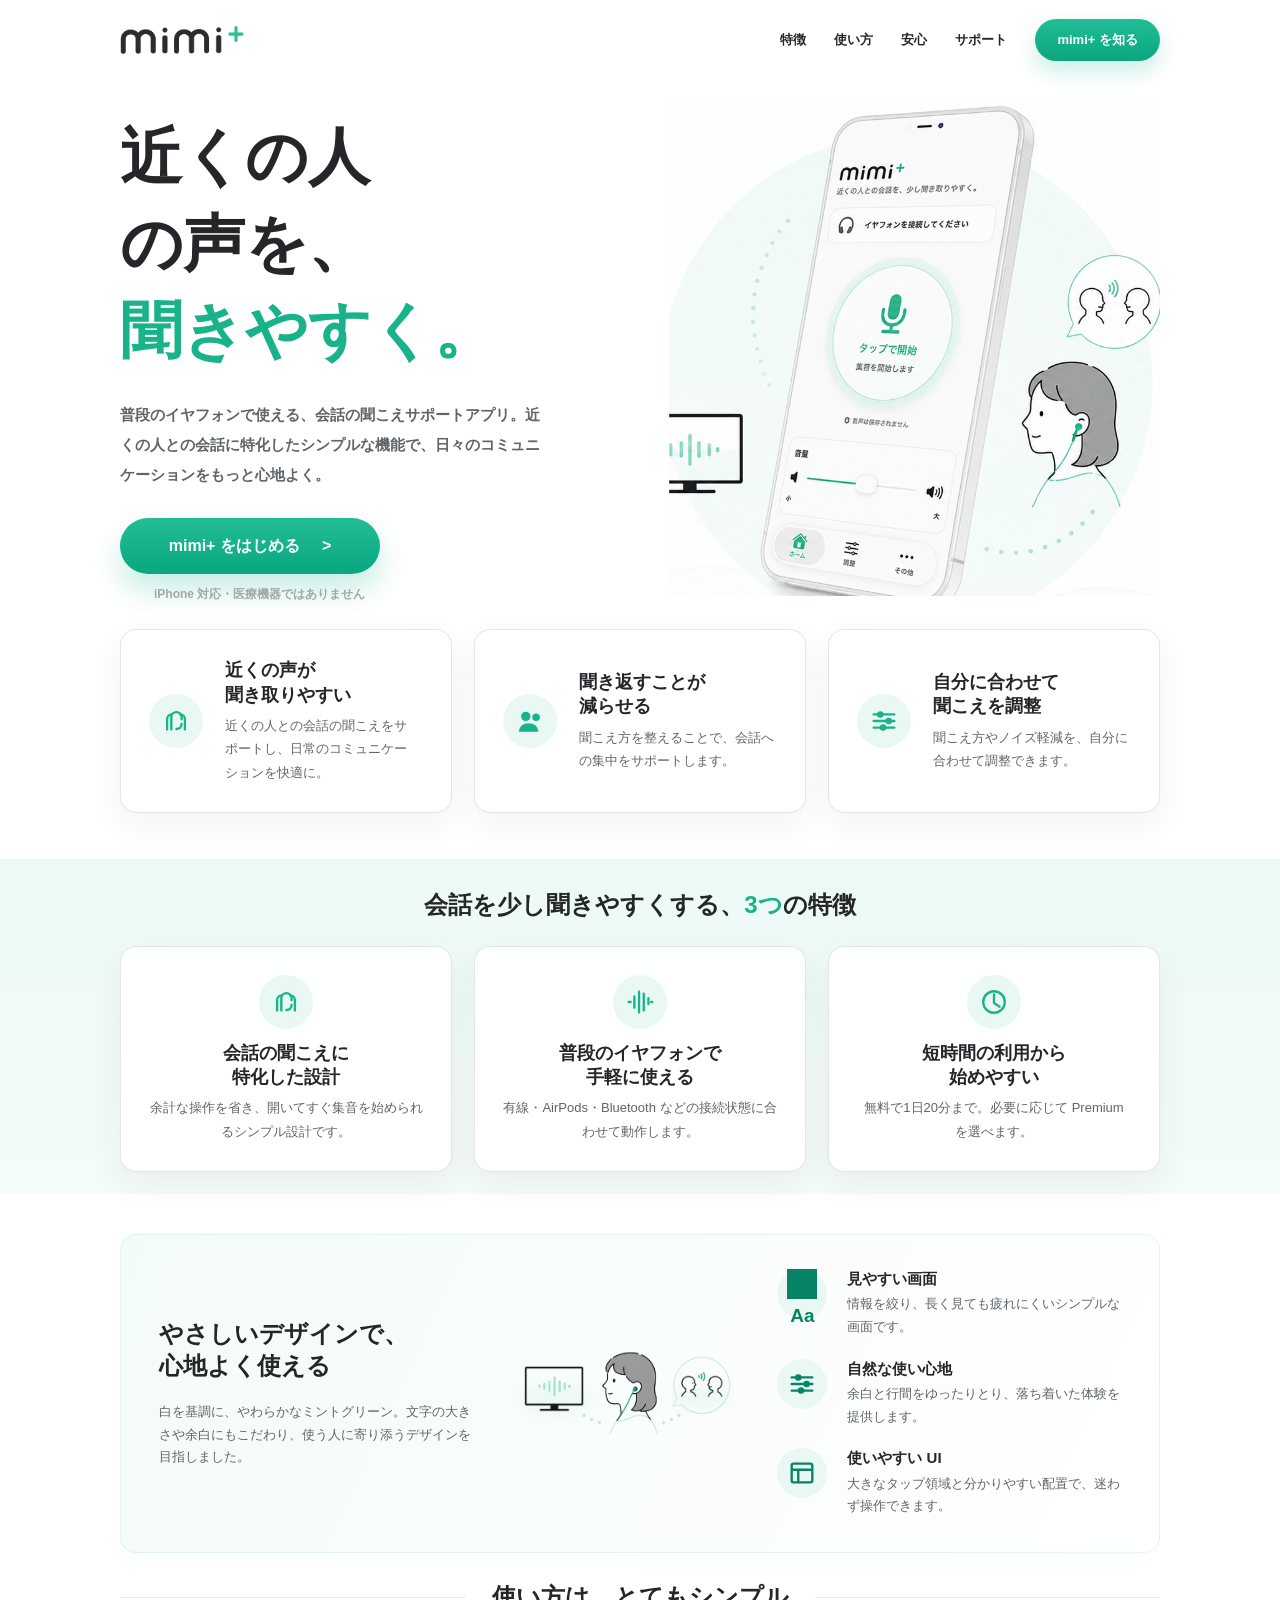
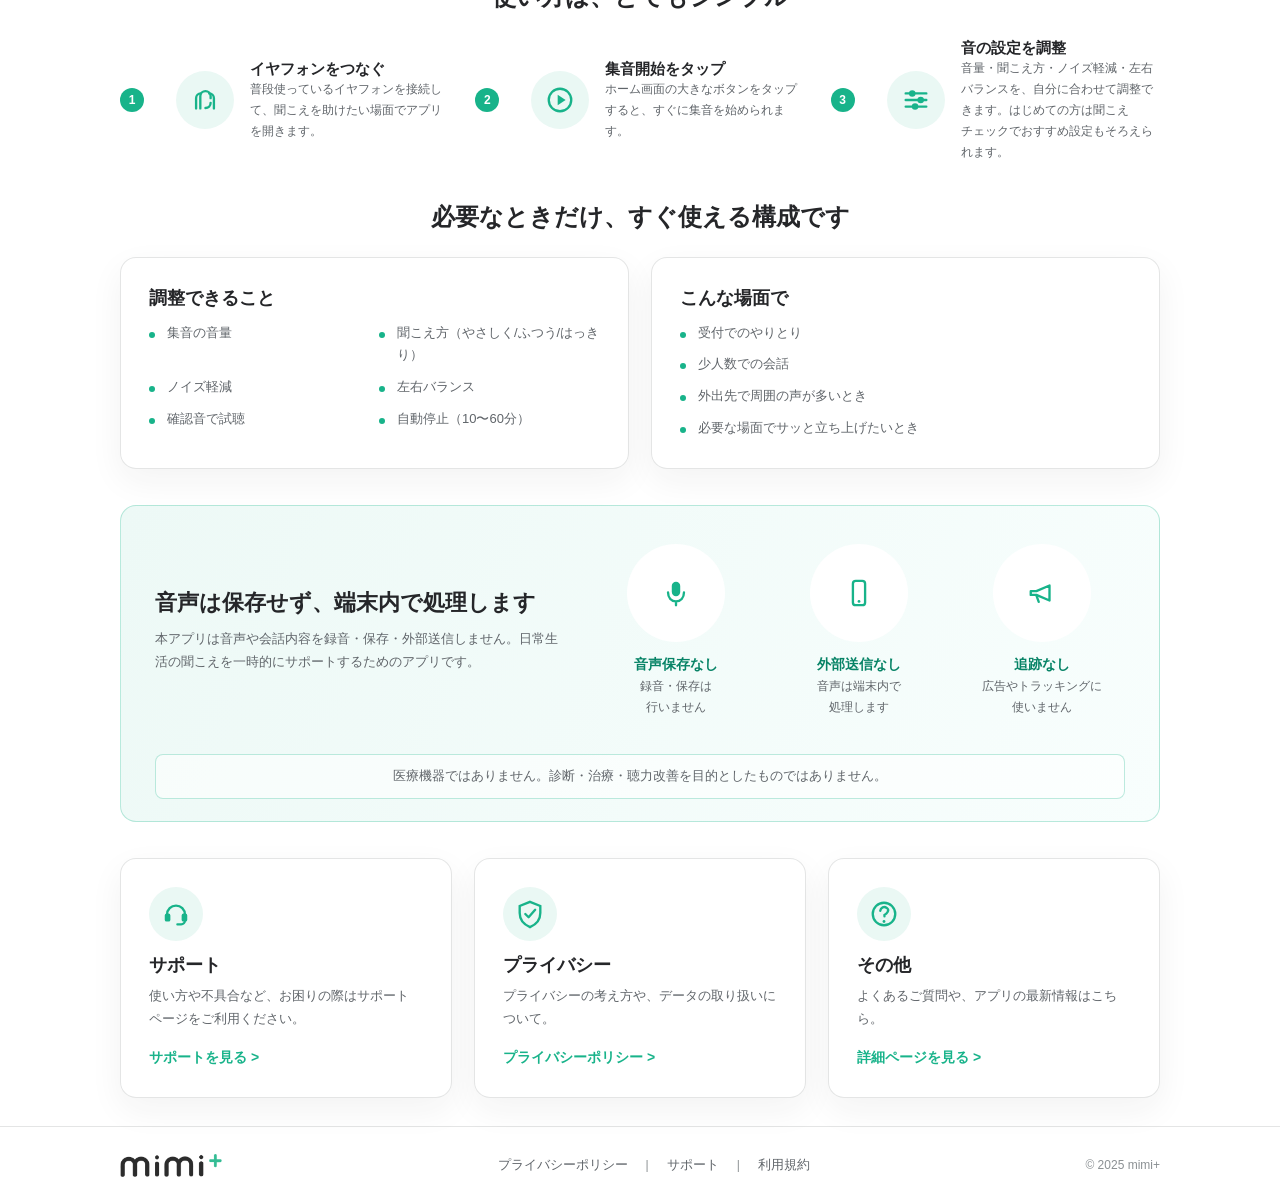
==== commit 09bec199: "Remove sample placeholder text - Remove placeholder text from support.html legal section - Remove sa" ====
--- a/index.html
+++ b/index.html
@@ -8,18 +8,18 @@
       name="description"
       content="mimi+ は、普段のイヤフォンで使える会話の聞こえサポートアプリです。音声は保存せず、端末内で処理します。"
     />
-    <link rel="canonical" href="https://example.com/" />
+    <link rel="canonical" href="https://fun-products.github.io/mimi-app-store-pages/" />
     <meta property="og:type" content="website" />
     <meta property="og:locale" content="ja_JP" />
     <meta property="og:site_name" content="mimi+" />
     <meta property="og:title" content="mimi+ | 近くの人の声を、聞きやすく。" />
     <meta property="og:description" content="普段のイヤフォンで使える、会話の聞こえサポートアプリ。" />
-    <meta property="og:url" content="https://example.com/" />
-    <meta property="og:image" content="https://example.com/assets/hero-firstview.png" />
+    <meta property="og:url" content="https://fun-products.github.io/mimi-app-store-pages/" />
+    <meta property="og:image" content="https://fun-products.github.io/mimi-app-store-pages/assets/hero-firstview.png" />
     <meta name="twitter:card" content="summary_large_image" />
     <meta name="twitter:title" content="mimi+ | 近くの人の声を、聞きやすく。" />
     <meta name="twitter:description" content="普段のイヤフォンで使える、会話の聞こえサポートアプリ。" />
-    <meta name="twitter:image" content="https://example.com/assets/hero-firstview.png" />
+    <meta name="twitter:image" content="https://fun-products.github.io/mimi-app-store-pages/assets/hero-firstview.png" />
     <link rel="stylesheet" href="./assets/mimi-pages.css" />
   </head>
   <body class="site site--home">
@@ -106,7 +106,6 @@
               <p>無料で1日20分まで。必要に応じて Premium を選べます。</p>
             </article>
           </div>
-          <p class="note">医療機器の代わりではなく、日常の会話をサポートするアプリです。はじめにご利用案内を確認してから使い始められます。</p>
         </div>
       </section>
 
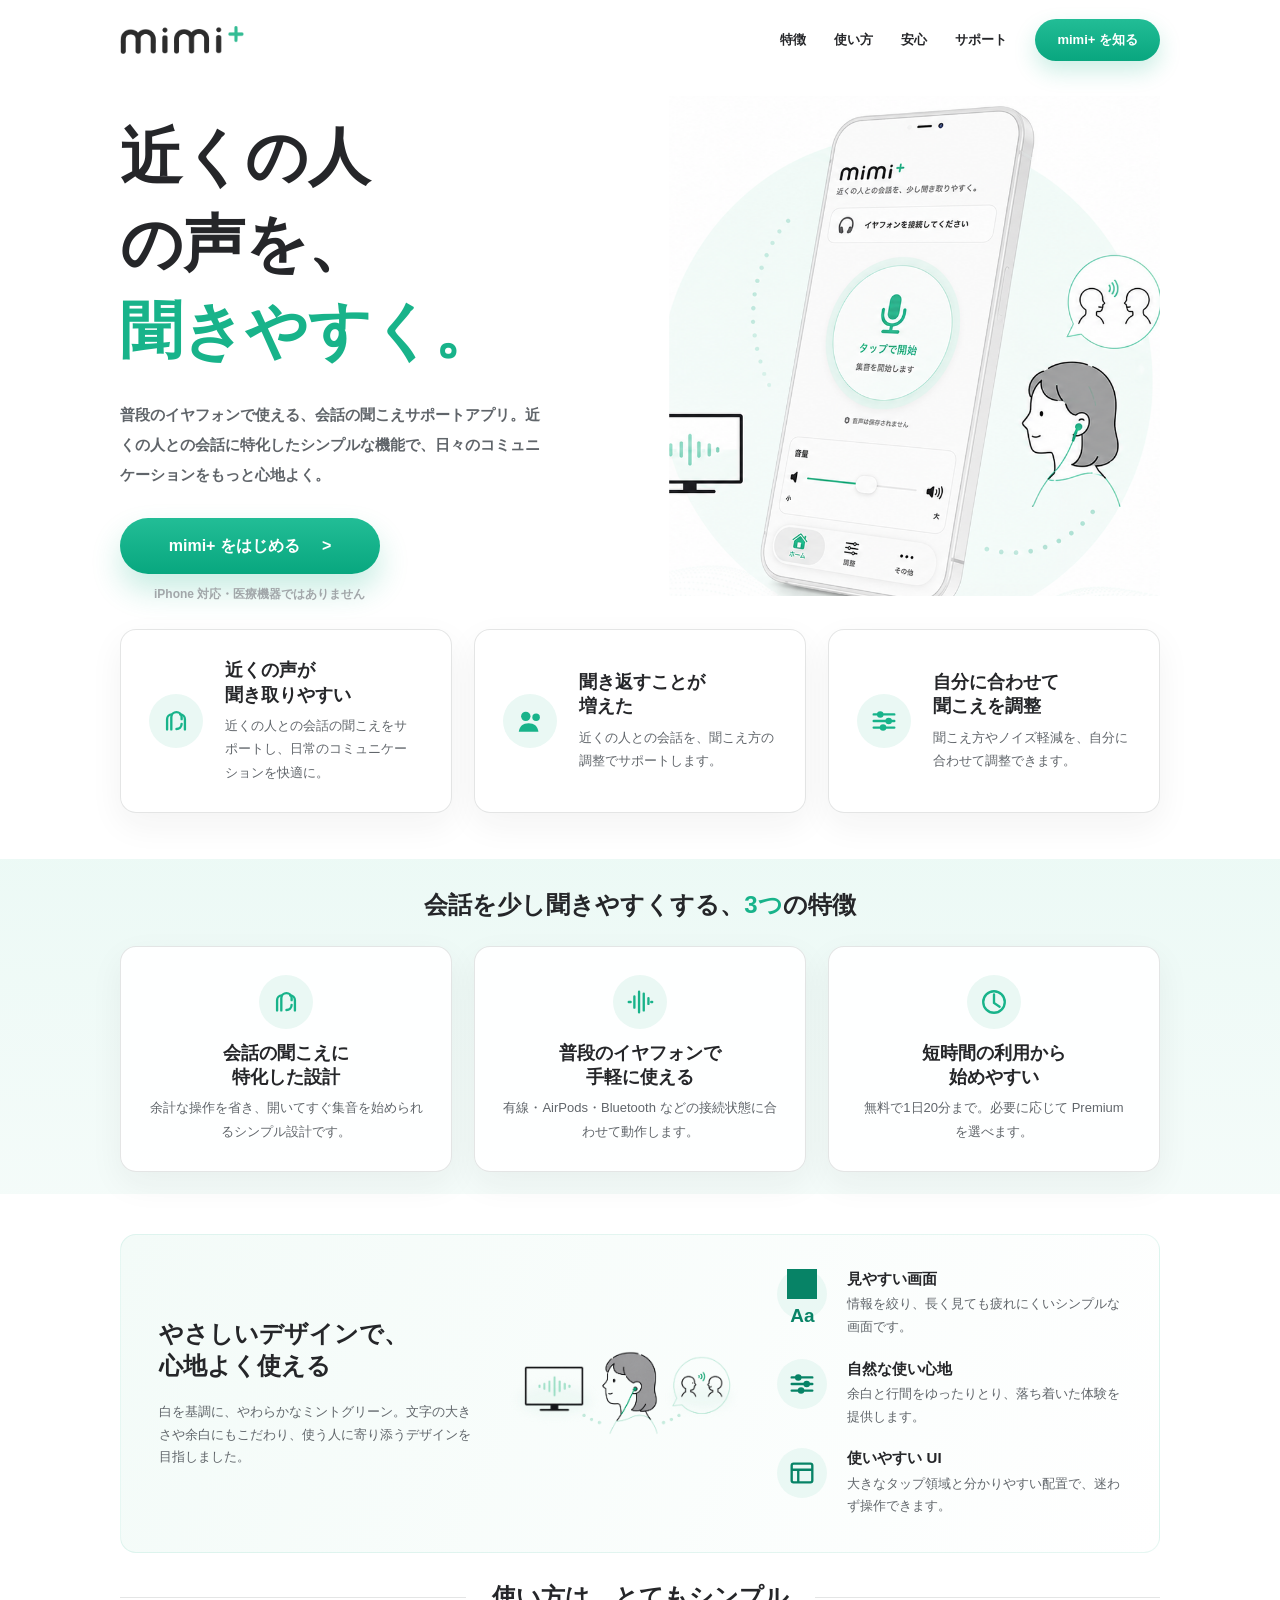
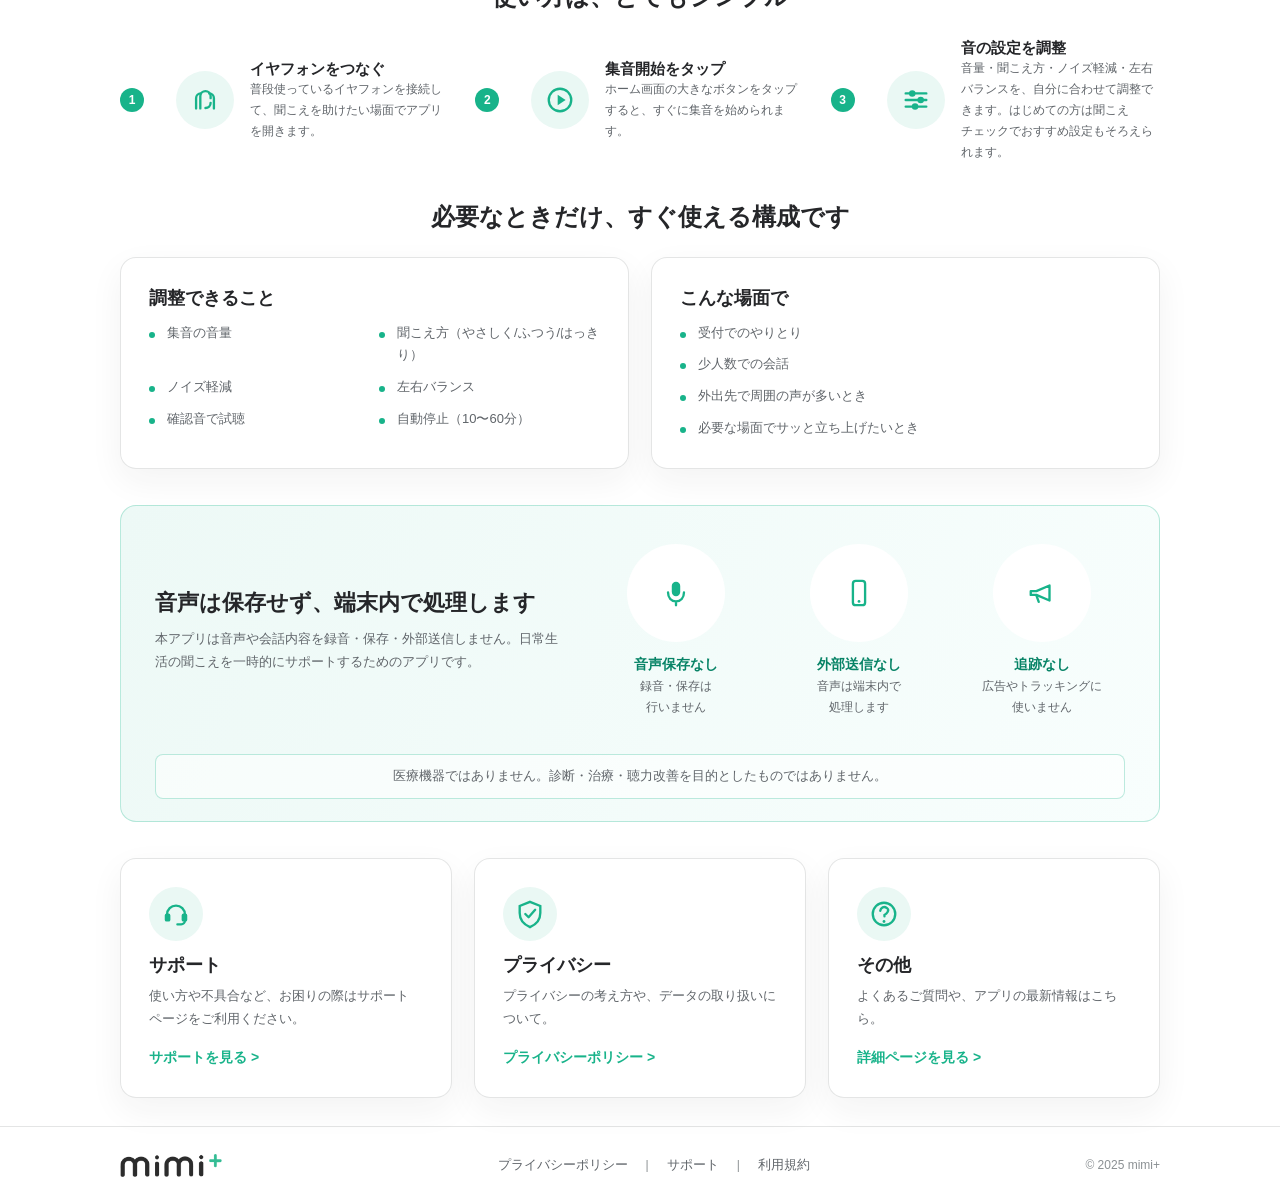
==== commit 591c4fd2: "Refine medical/legal language for safer liability coverage - index.html: Clarify benefit statement a" ====
--- a/index.html
+++ b/index.html
@@ -73,8 +73,8 @@
         <div class="icon-card icon-card--horizontal">
           <span class="icon-card__icon icon-people" aria-hidden="true"></span>
           <div>
-            <h2>聞き返すことが<br />減らせる</h2>
-            <p>聞こえ方を整えることで、会話への集中をサポートします。</p>
+            <h2>聞き返すことが<br />増えた</h2>
+            <p>近くの人との会話を、聞こえ方の調整でサポートします。</p>
           </div>
         </div>
         <div class="icon-card icon-card--horizontal">
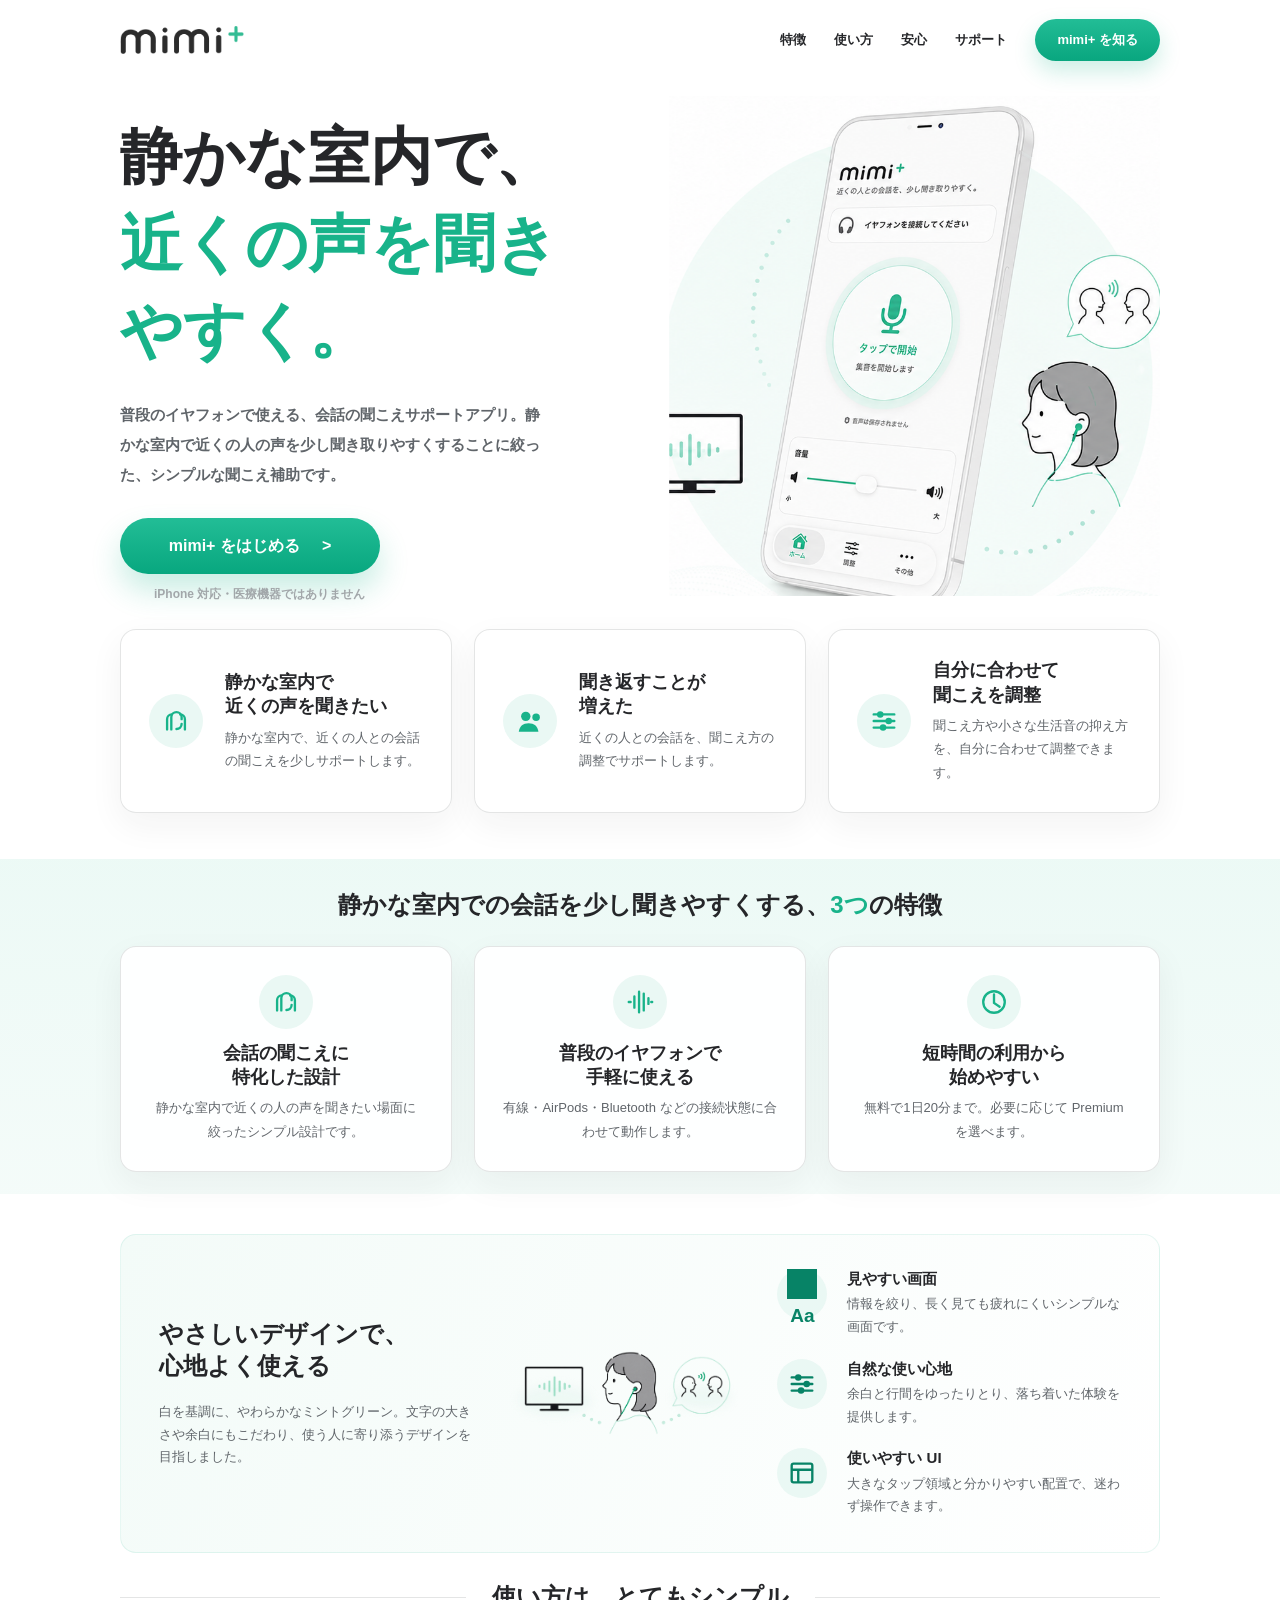
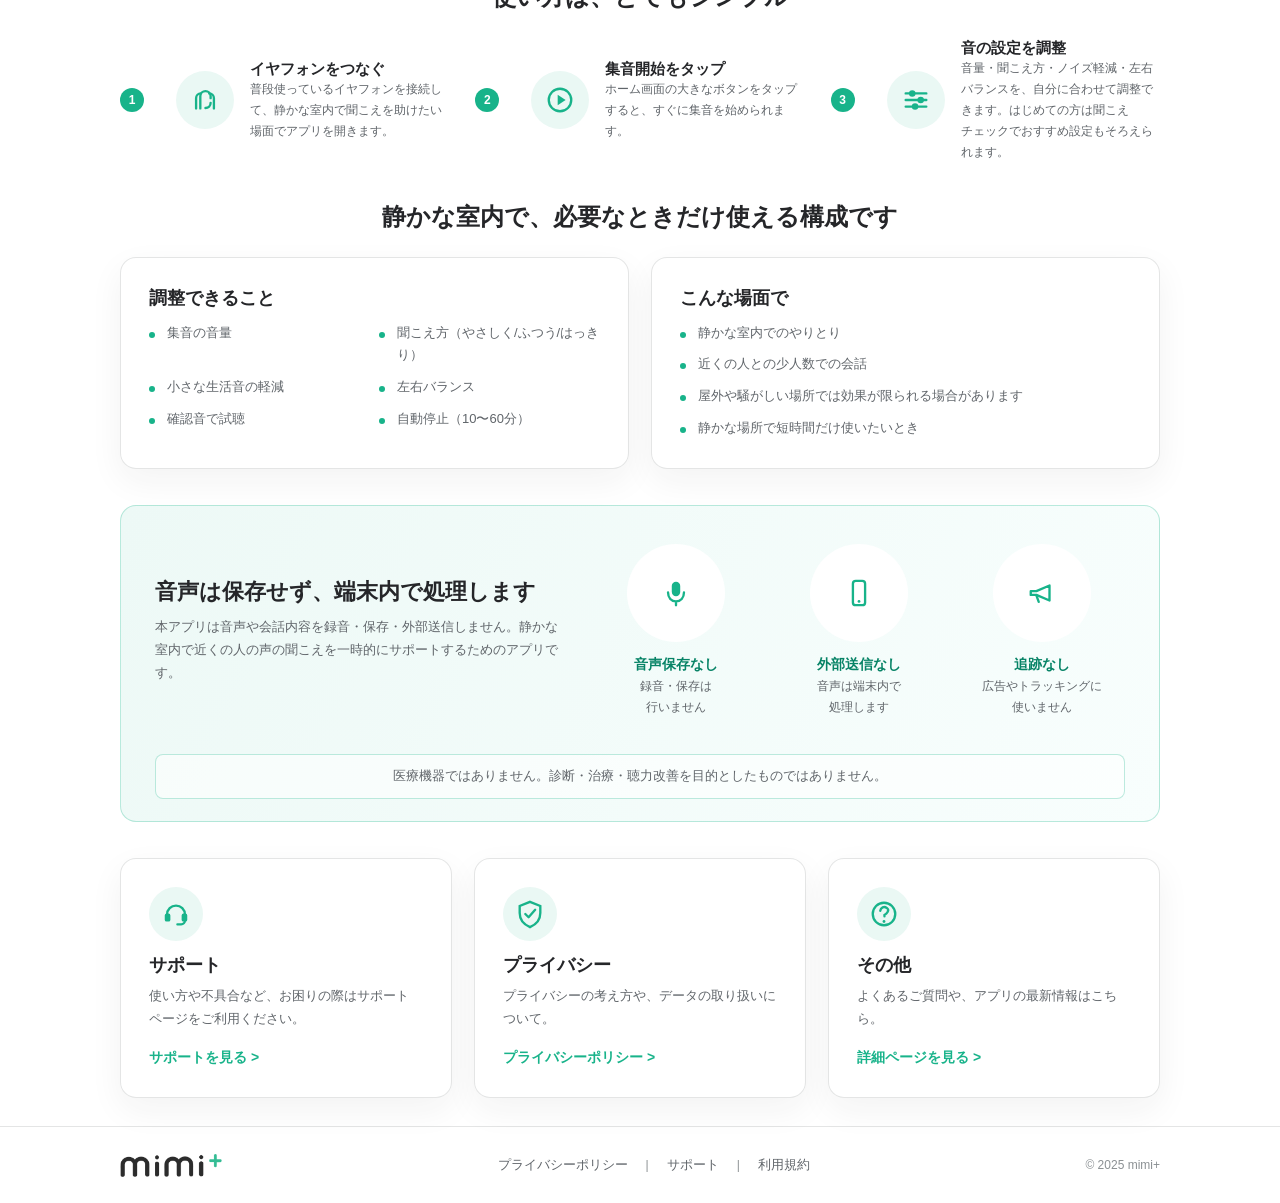
==== commit 00834e62: "Clarify indoor conversation support copy" ====
--- a/index.html
+++ b/index.html
@@ -3,22 +3,22 @@
   <head>
     <meta charset="utf-8" />
     <meta name="viewport" content="width=device-width, initial-scale=1" />
-    <title>mimi+ | 近くの人の声を、聞きやすく。</title>
+    <title>mimi+ | 静かな室内で、近くの声を聞きやすく。</title>
     <meta
       name="description"
-      content="mimi+ は、普段のイヤフォンで使える会話の聞こえサポートアプリです。音声は保存せず、端末内で処理します。"
+      content="mimi+ は、静かな室内で近くの人の声を少し聞き取りやすくする聞こえ補助アプリです。音声は保存せず、端末内で処理します。"
     />
     <link rel="canonical" href="https://fun-products.github.io/mimi-app-store-pages/" />
     <meta property="og:type" content="website" />
     <meta property="og:locale" content="ja_JP" />
     <meta property="og:site_name" content="mimi+" />
-    <meta property="og:title" content="mimi+ | 近くの人の声を、聞きやすく。" />
-    <meta property="og:description" content="普段のイヤフォンで使える、会話の聞こえサポートアプリ。" />
+    <meta property="og:title" content="mimi+ | 静かな室内で、近くの声を聞きやすく。" />
+    <meta property="og:description" content="静かな室内で近くの人の声を少し聞き取りやすくする聞こえ補助アプリ。" />
     <meta property="og:url" content="https://fun-products.github.io/mimi-app-store-pages/" />
     <meta property="og:image" content="https://fun-products.github.io/mimi-app-store-pages/assets/hero-firstview.png" />
     <meta name="twitter:card" content="summary_large_image" />
-    <meta name="twitter:title" content="mimi+ | 近くの人の声を、聞きやすく。" />
-    <meta name="twitter:description" content="普段のイヤフォンで使える、会話の聞こえサポートアプリ。" />
+    <meta name="twitter:title" content="mimi+ | 静かな室内で、近くの声を聞きやすく。" />
+    <meta name="twitter:description" content="静かな室内で近くの人の声を少し聞き取りやすくする聞こえ補助アプリ。" />
     <meta name="twitter:image" content="https://fun-products.github.io/mimi-app-store-pages/assets/hero-firstview.png" />
     <link rel="stylesheet" href="./assets/mimi-pages.css" />
   </head>
@@ -48,8 +48,8 @@
       <section class="hero" aria-labelledby="hero-title">
         <div class="container hero__inner">
           <div class="hero__copy">
-            <h1 id="hero-title">近くの人の声を、<br /><span>聞きやすく。</span></h1>
-            <p>普段のイヤフォンで使える、会話の聞こえサポートアプリ。近くの人との会話に特化したシンプルな機能で、日々のコミュニケーションをもっと心地よく。</p>
+            <h1 id="hero-title">静かな室内で、<br /><span>近くの声を聞きやすく。</span></h1>
+            <p>普段のイヤフォンで使える、会話の聞こえサポートアプリ。静かな室内で近くの人の声を少し聞き取りやすくすることに絞った、シンプルな聞こえ補助です。</p>
             <a class="hero__button" href="#features">mimi+ をはじめる</a>
             <small>iPhone 対応・医療機器ではありません</small>
           </div>
@@ -66,8 +66,8 @@
         <div class="icon-card icon-card--horizontal">
           <span class="icon-card__icon icon-ear" aria-hidden="true"></span>
           <div>
-            <h2>近くの声が<br />聞き取りやすい</h2>
-            <p>近くの人との会話の聞こえをサポートし、日常のコミュニケーションを快適に。</p>
+            <h2>静かな室内で<br />近くの声を聞きたい</h2>
+            <p>静かな室内で、近くの人との会話の聞こえを少しサポートします。</p>
           </div>
         </div>
         <div class="icon-card icon-card--horizontal">
@@ -81,19 +81,19 @@
           <span class="icon-card__icon icon-sliders" aria-hidden="true"></span>
           <div>
             <h2>自分に合わせて<br />聞こえを調整</h2>
-            <p>聞こえ方やノイズ軽減を、自分に合わせて調整できます。</p>
+            <p>聞こえ方や小さな生活音の抑え方を、自分に合わせて調整できます。</p>
           </div>
         </div>
       </section>
 
       <section class="mint-band" id="features" aria-labelledby="features-title">
         <div class="container">
-          <h2 class="section-title">会話を少し聞きやすくする、<span>3つ</span>の特徴</h2>
+          <h2 class="section-title">静かな室内での会話を少し聞きやすくする、<span>3つ</span>の特徴</h2>
           <div class="three-grid">
             <article class="feature-card">
               <span class="feature-card__icon icon-earbuds" aria-hidden="true"></span>
               <h3>会話の聞こえに<br />特化した設計</h3>
-              <p>余計な操作を省き、開いてすぐ集音を始められるシンプル設計です。</p>
+              <p>静かな室内で近くの人の声を聞きたい場面に絞ったシンプル設計です。</p>
             </article>
             <article class="feature-card">
               <span class="feature-card__icon icon-wave" aria-hidden="true"></span>
@@ -150,7 +150,7 @@
             <span class="steps__icon icon-earbuds" aria-hidden="true"></span>
             <div>
               <h3>イヤフォンをつなぐ</h3>
-              <p>普段使っているイヤフォンを接続して、聞こえを助けたい場面でアプリを開きます。</p>
+              <p>普段使っているイヤフォンを接続して、静かな室内で聞こえを助けたい場面でアプリを開きます。</p>
             </div>
           </li>
           <li>
@@ -173,14 +173,14 @@
       </section>
 
       <section class="container" aria-labelledby="details-title">
-        <h2 class="section-title">必要なときだけ、すぐ使える構成です</h2>
+        <h2 class="section-title">静かな室内で、必要なときだけ使える構成です</h2>
         <div class="two-grid">
           <div class="plain-card">
             <h3>調整できること</h3>
             <ul class="dot-list dot-list--cols">
               <li>集音の音量</li>
               <li>聞こえ方（やさしく/ふつう/はっきり）</li>
-              <li>ノイズ軽減</li>
+              <li>小さな生活音の軽減</li>
               <li>左右バランス</li>
               <li>確認音で試聴</li>
               <li>自動停止（10〜60分）</li>
@@ -189,10 +189,10 @@
           <div class="plain-card">
             <h3>こんな場面で</h3>
             <ul class="dot-list">
-              <li>受付でのやりとり</li>
-              <li>少人数での会話</li>
-              <li>外出先で周囲の声が多いとき</li>
-              <li>必要な場面でサッと立ち上げたいとき</li>
+              <li>静かな室内でのやりとり</li>
+              <li>近くの人との少人数での会話</li>
+              <li>屋外や騒がしい場所では効果が限られる場合があります</li>
+              <li>静かな場所で短時間だけ使いたいとき</li>
             </ul>
           </div>
         </div>
@@ -202,7 +202,7 @@
         <div class="assurance-panel">
           <div class="assurance-panel__text">
             <h2 id="privacy-title">音声は保存せず、端末内で処理します</h2>
-            <p>本アプリは音声や会話内容を録音・保存・外部送信しません。日常生活の聞こえを一時的にサポートするためのアプリです。</p>
+            <p>本アプリは音声や会話内容を録音・保存・外部送信しません。静かな室内で近くの人の声の聞こえを一時的にサポートするためのアプリです。</p>
           </div>
           <div class="assurance-panel__items">
             <div>
--- a/assets/mimi-pages.css
+++ b/assets/mimi-pages.css
@@ -933,6 +933,14 @@
   width: 100%;
 }
 
+.terms-section {
+  margin-top: 42px;
+}
+
+.terms-section .policy-grid {
+  width: 100%;
+}
+
 .policy-card {
   padding: var(--card-padding);
   min-height: 100%;
